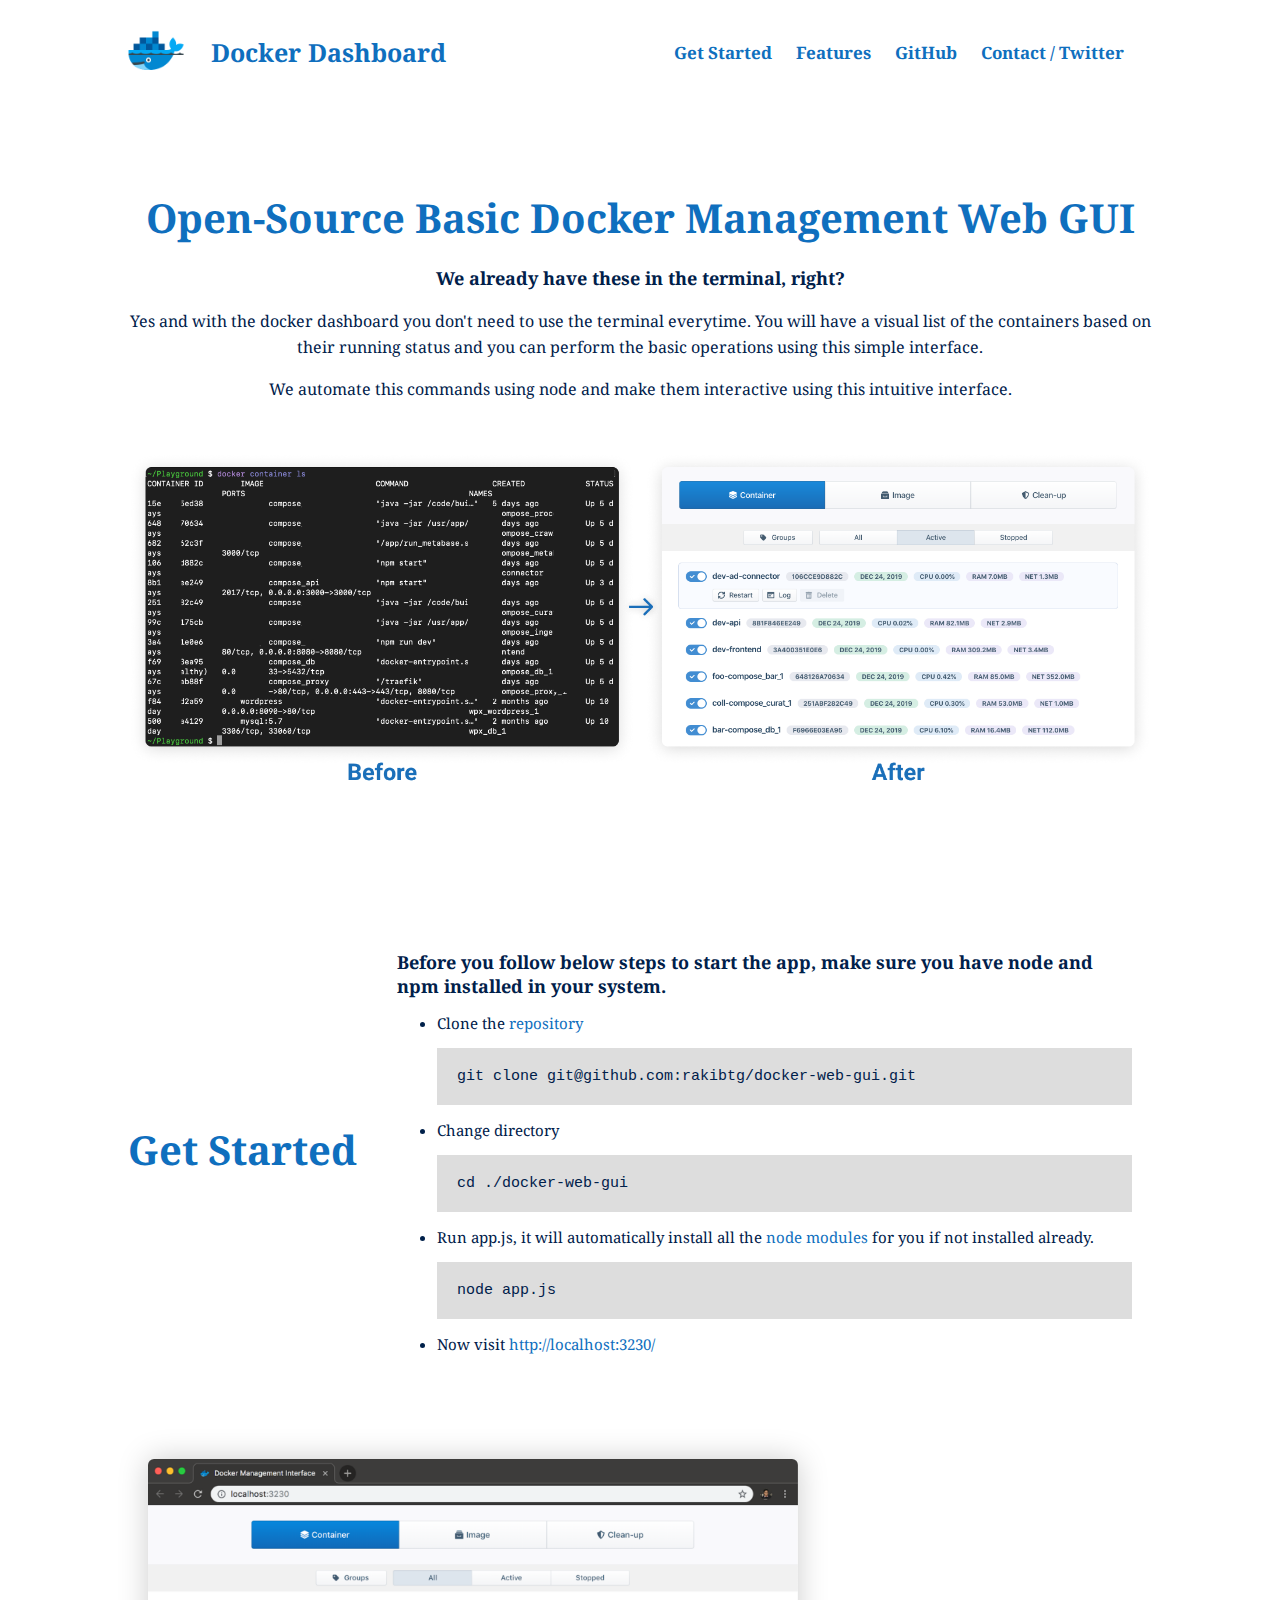
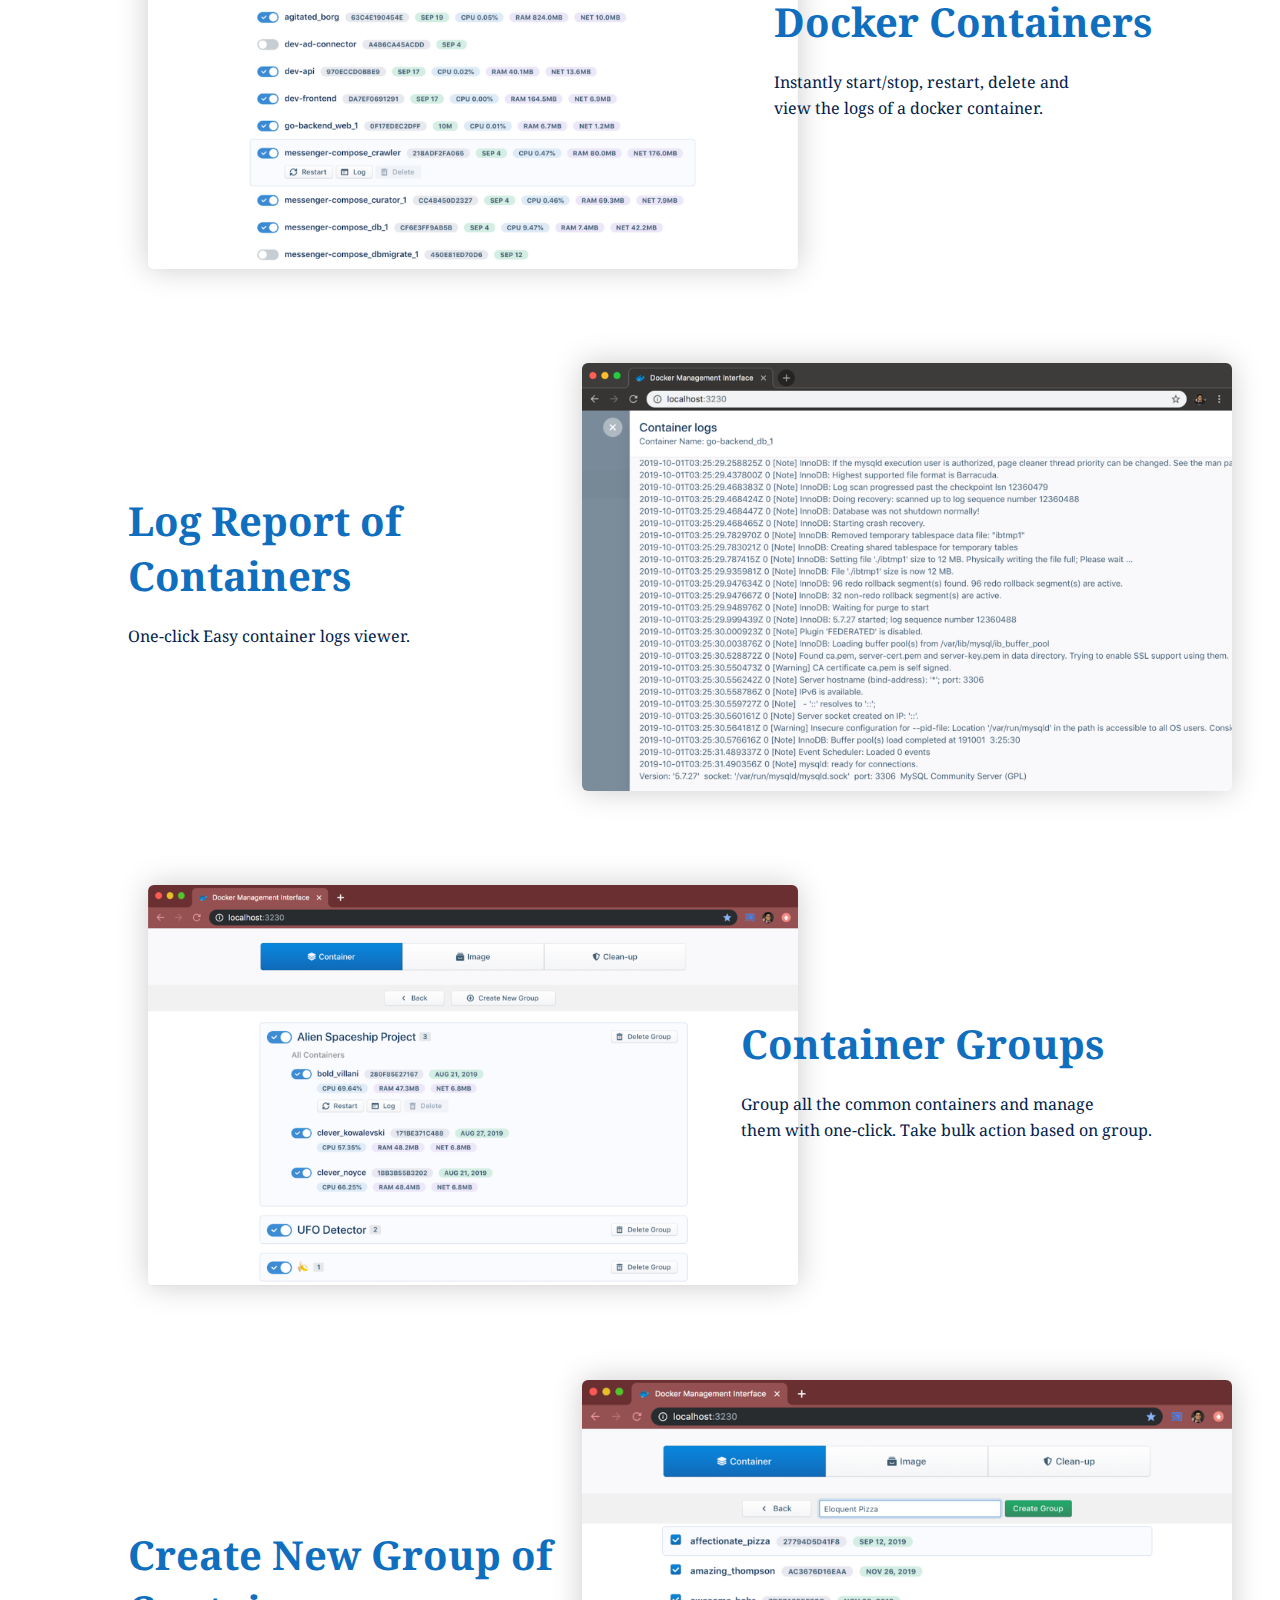
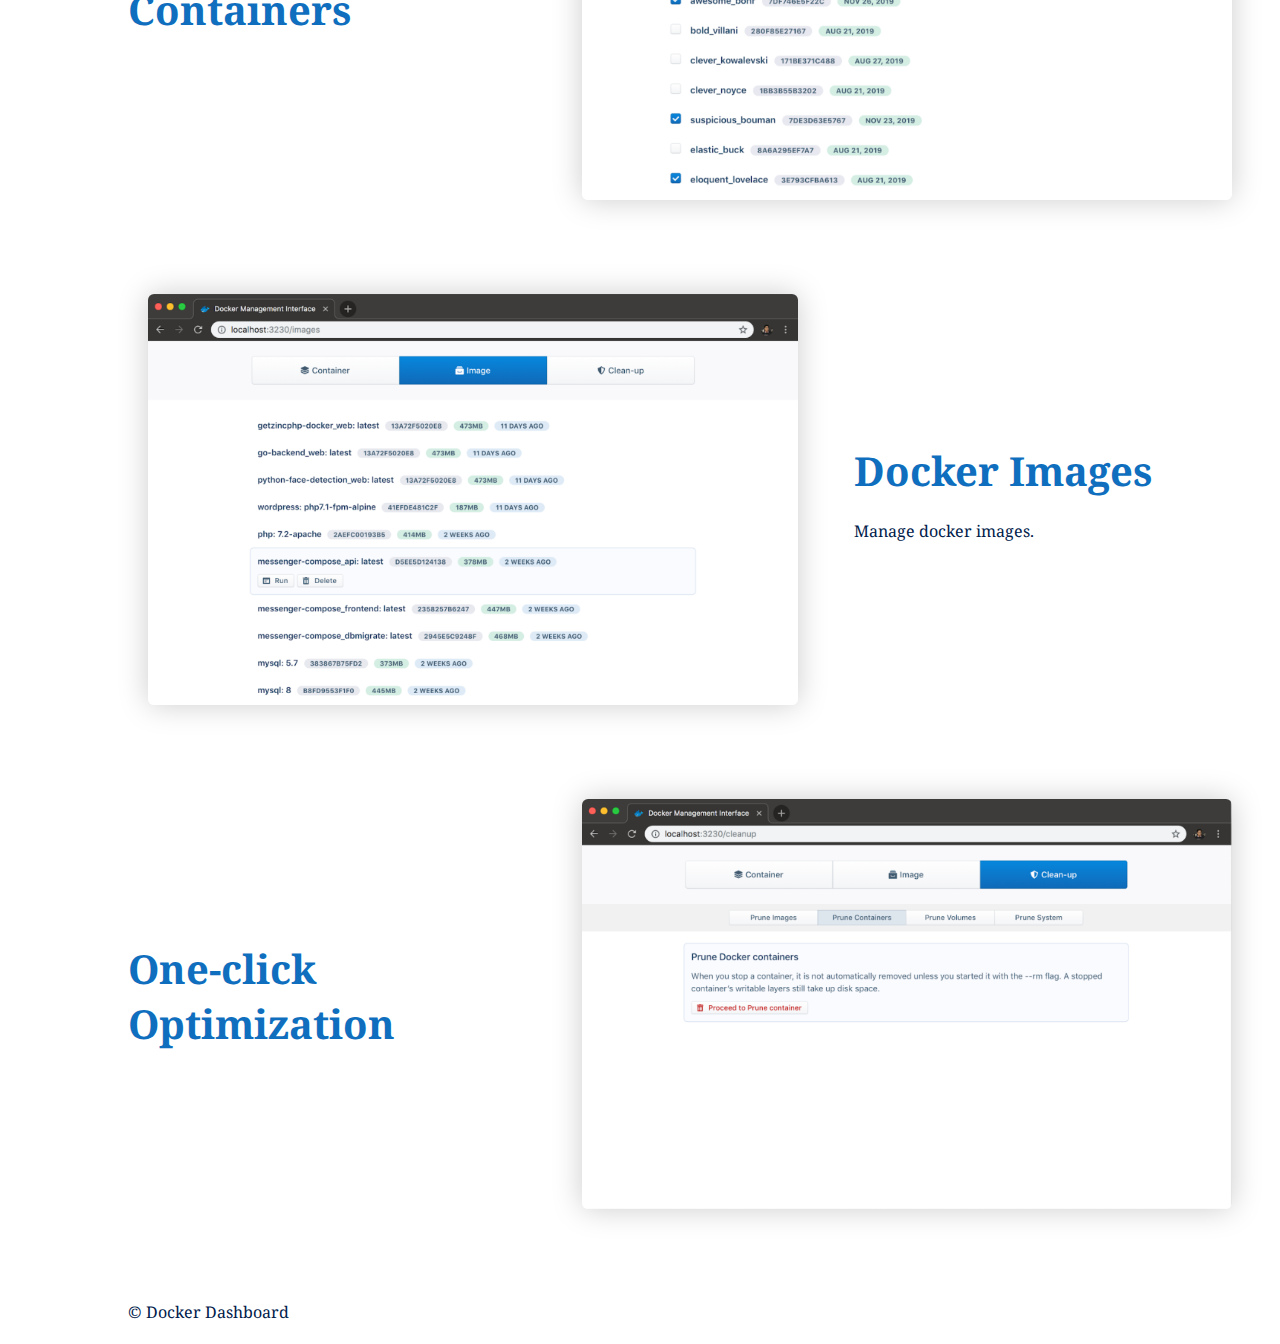
==== index.htm @ 4a37bef1 "all done" ====
<!DOCTYPE html>
<html><head><meta http-equiv="Content-Type" content="text/html; charset=UTF-8">
  <title>Docker Dashboard</title>
  <link rel="stylesheet" type="text/css" href="./Docker Dashboard_files/app.css">
</head>
<body>

  <div class="top-header">
  <div class="container">
    <div class="logo-wrapper">
      <a href="/">
        <img class="logo-image" src="./Docker Dashboard_files/docker-icon.png">
      </a>
      <div class="logo-text">Docker Dashboard</div>
    </div>
    <div class="header-menu">
      <a href="/#getstarted">Get Started</a>
      <a href="/#features">Features</a>
      <a href="https://github.com/rakibtg/docker-web-gui" rel="nofollow">GitHub</a>
      <a href="https://twitter.com/rakibtg" rel="nofollow">Contact / Twitter</a>
    </div>
  </div>
</div>  <div class="container full-height home-page page flex align-center flex-column text-center justify-center">
    <div>
      <div class="title">Open-Source Basic Docker Management Web GUI</div>
      <p>
        <strong>We already have these in the terminal, right?</strong>
      </p>
      <p>
        Yes and with the docker dashboard you don't need to use the terminal everytime. You will have a visual list of the containers based on their running status and you can perform the basic operations using this simple interface.
      </p>
      <p>
        We automate this commands using node and make them interactive using this intuitive interface.
      </p>


      <div class="responsive-image text-center mt50">
        <img src="./Docker Dashboard_files/features.png">
      </div>
      

    </div>
  </div>
  <div class="container home-page page flex align-center mt50" id="getstarted">
    <div class="">
      <div class="title">Get Started</div>
    </div>
    <div class="features-image flex-1 pl-20">
      <strong>Before you follow below steps to start the app, make sure you have node and npm installed in your system.</strong>
      <ul>
        <li>
          Clone the <a href="https://github.com/rakibtg/docker-web-gui" rel="nofollow">repository</a>
          <pre><code>git clone git@github.com:rakibtg/docker-web-gui.git</code></pre>
        </li>
        <li>
          Change directory
          <pre><code>cd ./docker-web-gui</code></pre>
        </li>
        <li>
          Run app.js, it will automatically install all the <a href="https://github.com/rakibtg/docker-web-gui/blob/master/backend/package.json%20rel=" nofollow"="">node modules</a> for you if not installed already.
          <pre><code>node app.js</code></pre>
        </li>
        <li>
          Now visit <a href="http://localhost:3230/" rel="nofollow">http://localhost:3230/</a>
        </li>
      </ul>
    </div>
  </div>

  <div class="container home-page page flex align-center mt50" id="features">
    <div class="features-image flex-1">
      <img src="./Docker Dashboard_files/containers.png">
    </div>
    <div class="pl-20">
      <div class="title">Docker Containers</div>
      <p>
        Instantly start/stop, restart, delete and <br>view the logs of a docker container.
      </p>
    </div>
  </div>

  <div class="container home-page page flex align-center mt50">
    <div class="flex-1">
      <div class="title">Log Report of Containers</div>
      <p>
        One-click Easy container logs viewer.
      </p>
    </div>
    <div class="features-image">
      <img src="./Docker Dashboard_files/container-logs.png">
    </div>
  </div>


  <div class="container home-page page flex align-center mt50">
    <div class="features-image flex-1">
      <img src="./Docker Dashboard_files/container-groups.png">
    </div>
    <div class="pl-20">
      <div class="title">Container Groups</div>
      <p>
        Group all the common containers and manage <br>them with one-click. Take bulk action based on group.
      </p>
    </div>
  </div>

  <div class="container home-page page flex align-center mt50">
    <div class="flex-1">
      <div class="title">Create New Group of Containers</div>
    </div>
    <div class="features-image">
      <img src="./Docker Dashboard_files/new-group.png">
    </div>
  </div>

  <div class="container home-page page flex align-center mt50">
    <div class="features-image flex-1">
      <img src="./Docker Dashboard_files/docker-images.png">
    </div>
    <div class="pl-20">
      <div class="title">Docker Images</div>
      <p>
        Manage docker images.
      </p>
    </div>
  </div>

  <div class="container home-page page flex align-center mt50">
    <div class="flex-1">
      <div class="title">One-click Optimization</div>
    </div>
    <div class="features-image">
      <img src="./Docker Dashboard_files/cleanups.png">
    </div>
  </div>

  
  <div class="container home-page page flex align-center mt50">
    <p>© Docker Dashboard</p>
  </div>
  <!-- <script src="https://unpkg.com/axios/dist/axios.min.js"></script> -->
  <script src="./Docker Dashboard_files/app.js" async=""></script>

</body></html>
---- Docker Dashboard_files/app.css ----
@import url('https://fonts.googleapis.com/css?family=Noto+Serif:400,700&display=swap');

html, body {
  font-family: 'Noto Serif', serif;
  background-color: #fff;
  margin: 0px; padding: 0px;
  width: 100%; height: 100%;
  color: #00204a;
  position: relative;
}

body {
  margin-top: 100px;
}

body * {
  box-sizing: border-box !important;
  font-size: 15px;
}

.top-header {
  position: fixed;
  width: 100%;
  top: 0;
  padding: 20px;
  padding-left: 0px;
  background-color: #fff;
}

.top-header .logo-wrapper {
  display: flex;
  align-items: center;
}

.top-header .logo-wrapper .logo-image {
  width: 60px;
  height: 60px;
  margin-right: 25px;
}

.top-header .logo-wrapper .logo-text {
  font-size: 25px;
  font-weight: 700;
  color: #0f6fbe;
}

.container {
  width: 80%;
  max-width: 1200px;
  margin: auto;
}

.full-height {
  min-height: calc(100vh - 120px);
}

.top-header .container {
  display: flex;
  align-items: center;
}

.text-center {
  text-align: center;
}

.responsive-image {
  width: 100%;
}

.responsive-image img {
  width: 100%;
  height: auto;
}

.top-header .header-menu {
  flex-grow: 1;
  text-align: right;
}

a {
  color: #0f6fbe;
  text-decoration: none;
  cursor: pointer;
}

a:hover {
  color: #2ec56f;
}

.top-header .header-menu a {
  font-weight: bold;
  font-size: 17px;
  margin: 10px;
}

.flex {
  display: flex;
}

.align-center {
  align-items: center;
}

.justify-center {
  justify-content: center;
}

pre {
  padding: 20px;
  background-color: #ddd;
}

.pl-20 {
  padding-left: 20px;
}

.break-container {
  margin-left: -5%;
  margin-right: -5%;
}

.flex-column {
  flex-direction: column;
}

.flex-1 {
  flex-grow: 1;
}

.features-image {
  margin: 20px;
  width: 50%;
  min-width: 550px;
}

.features-image img {
  width: 650px;
  height: auto;
  box-shadow: 0px 0px 30px 0px #ccc;
  border-radius: 6px;
}

.title {
  font-size: 40px;
  font-weight: bold;
  color: #0f6fbe;
  margin-bottom: 20px;
}

strong {
  font-size: 18px;;
}

p {
  font-size: 16px;
  line-height: 26px;
}

button {
  background: radial-gradient(105.35% 117.21% at 8.16% -17.21%, rgb(152, 167, 209) 0%, #0f6fbe 100%);
  border: 0px;
  padding: 10px 25px;
  border-radius: 100px;
  color: #fff;
  font-weight: bold;
  height: 35px;
  width: 110px;
  font-size: 12px;
}

input, textarea {
  border: 2px solid #0f6fbe;
  padding: 7px 15px;
  border-radius: 100px;
  margin-right: 15px;
  width: 250px;
  outline: none;
}

textarea {
  width: 100%;
  max-width: 500px;
  border-radius: 15px;
}

h3 {
  color: #3d27b7;
  font-size: 20px;
}

.m5 {
  margin: 5px;
}
.m10 {
  margin: 10px;
}

.mt50 {
  margin-top: 50px;
}
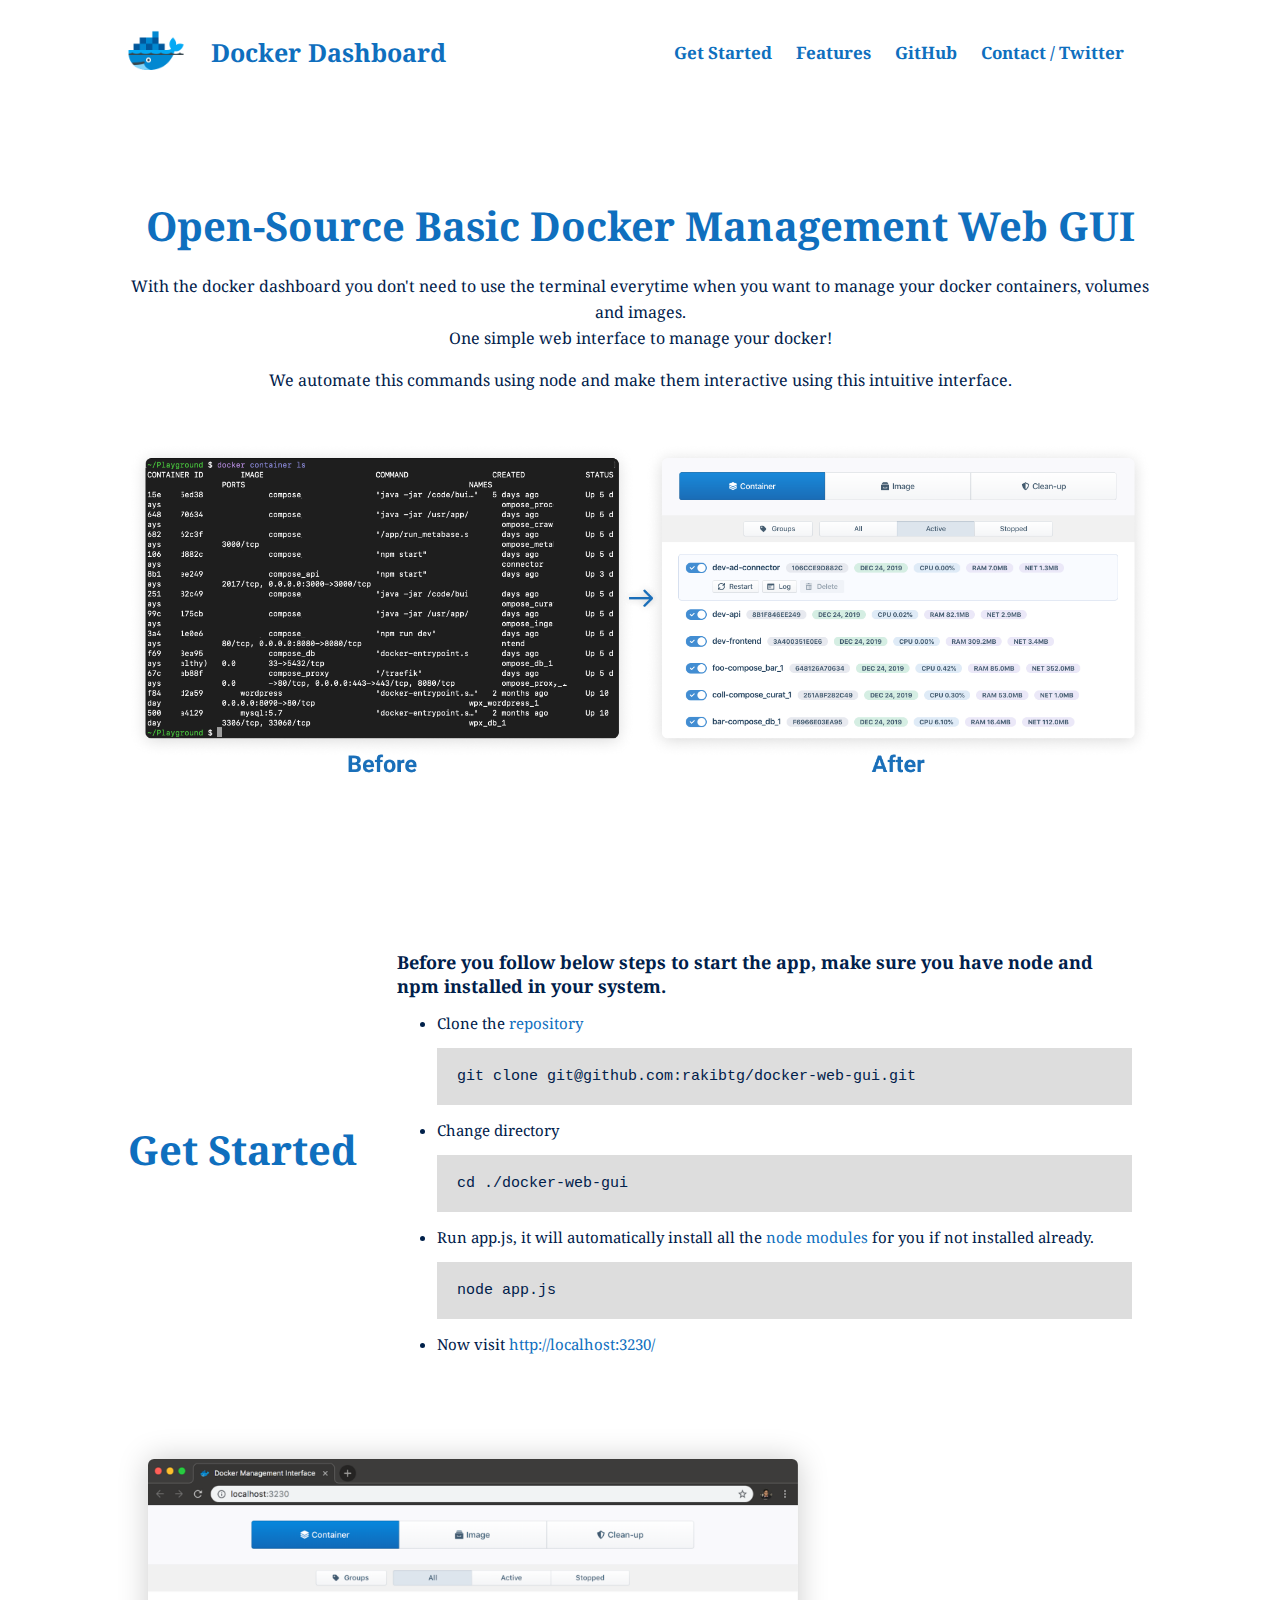
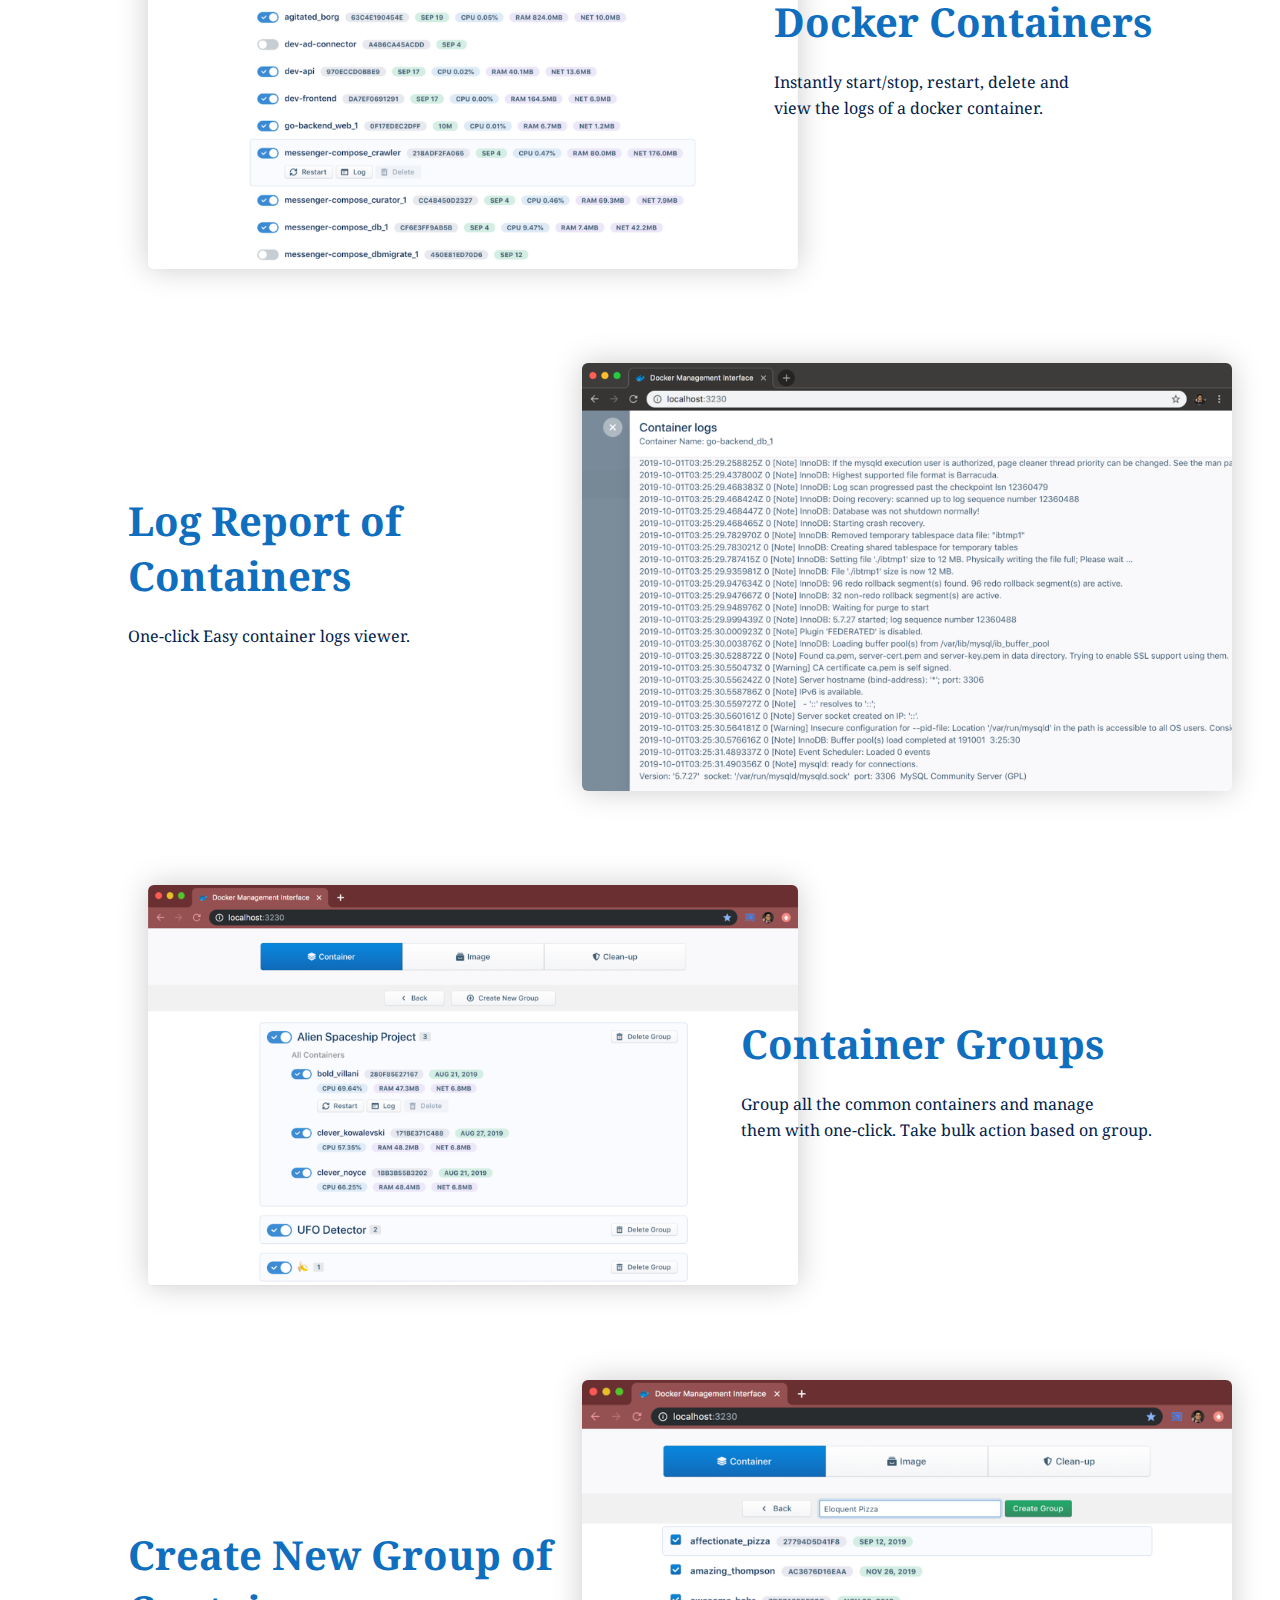
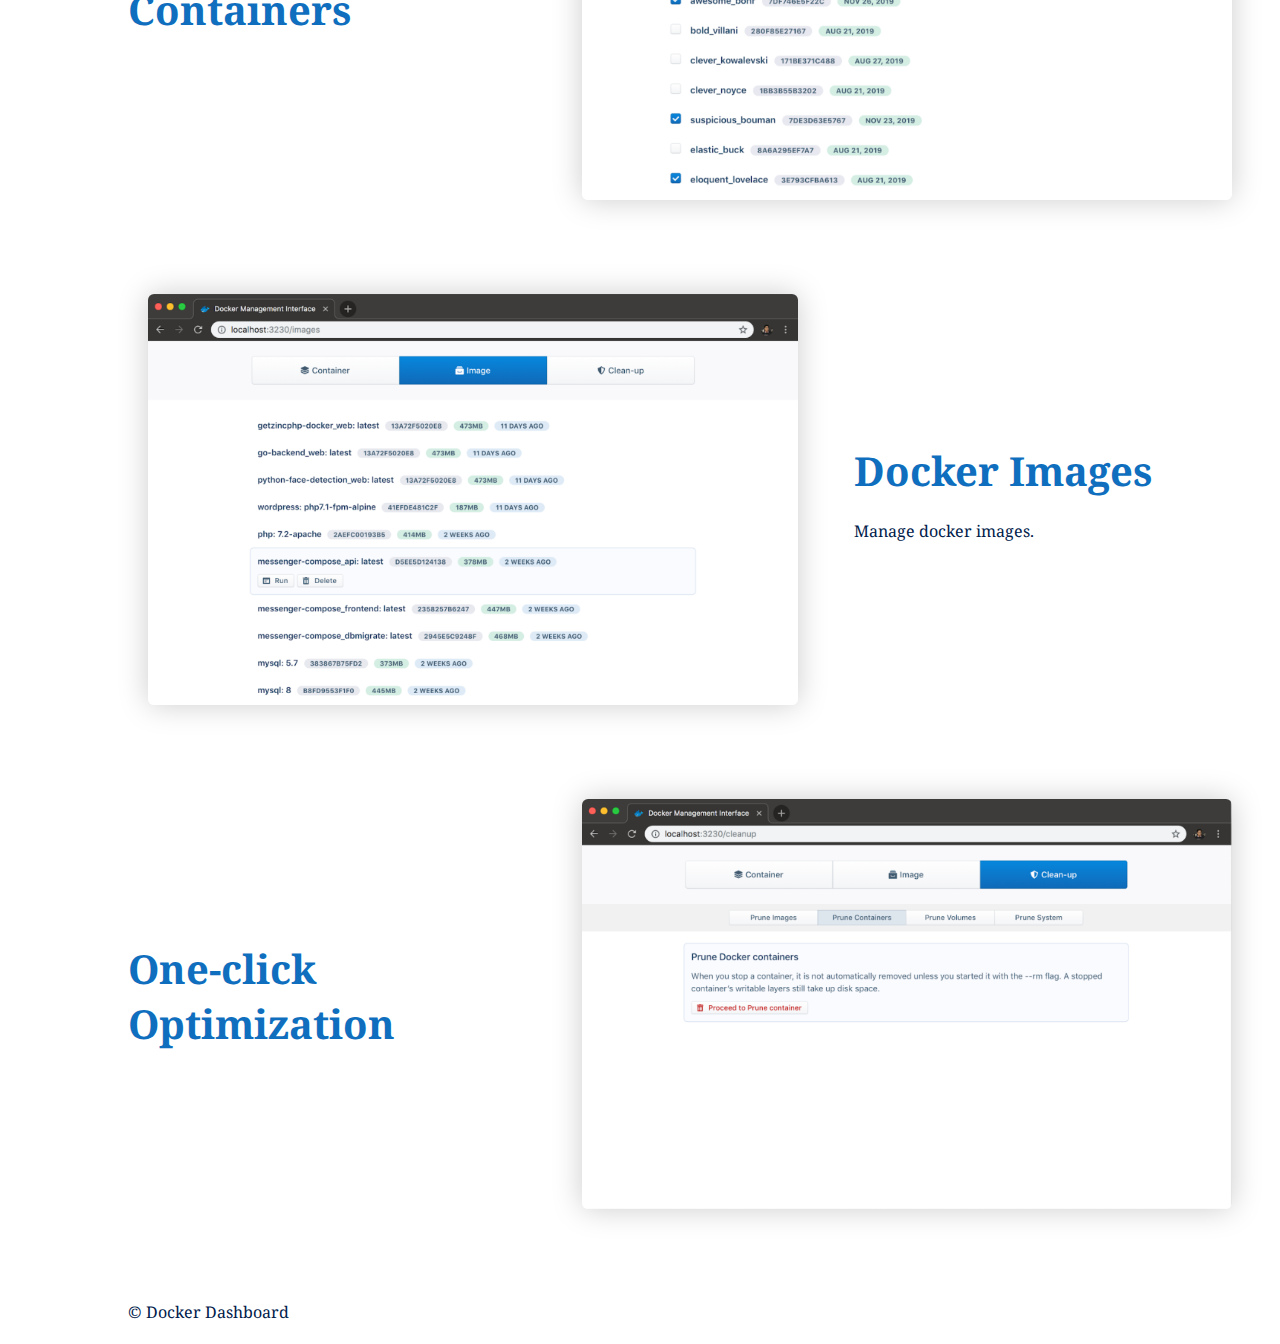
==== commit e5be076d: "updates" ====
--- a/index.htm
+++ b/index.htm
@@ -23,11 +23,9 @@
 </div>  <div class="container full-height home-page page flex align-center flex-column text-center justify-center">
     <div>
       <div class="title">Open-Source Basic Docker Management Web GUI</div>
+
       <p>
-        <strong>We already have these in the terminal, right?</strong>
-      </p>
-      <p>
-        Yes and with the docker dashboard you don't need to use the terminal everytime. You will have a visual list of the containers based on their running status and you can perform the basic operations using this simple interface.
+        With the docker dashboard you don't need to use the terminal everytime when you want to manage your docker containers, volumes and images. <br />One simple web interface to manage your docker!
       </p>
       <p>
         We automate this commands using node and make them interactive using this intuitive interface.
